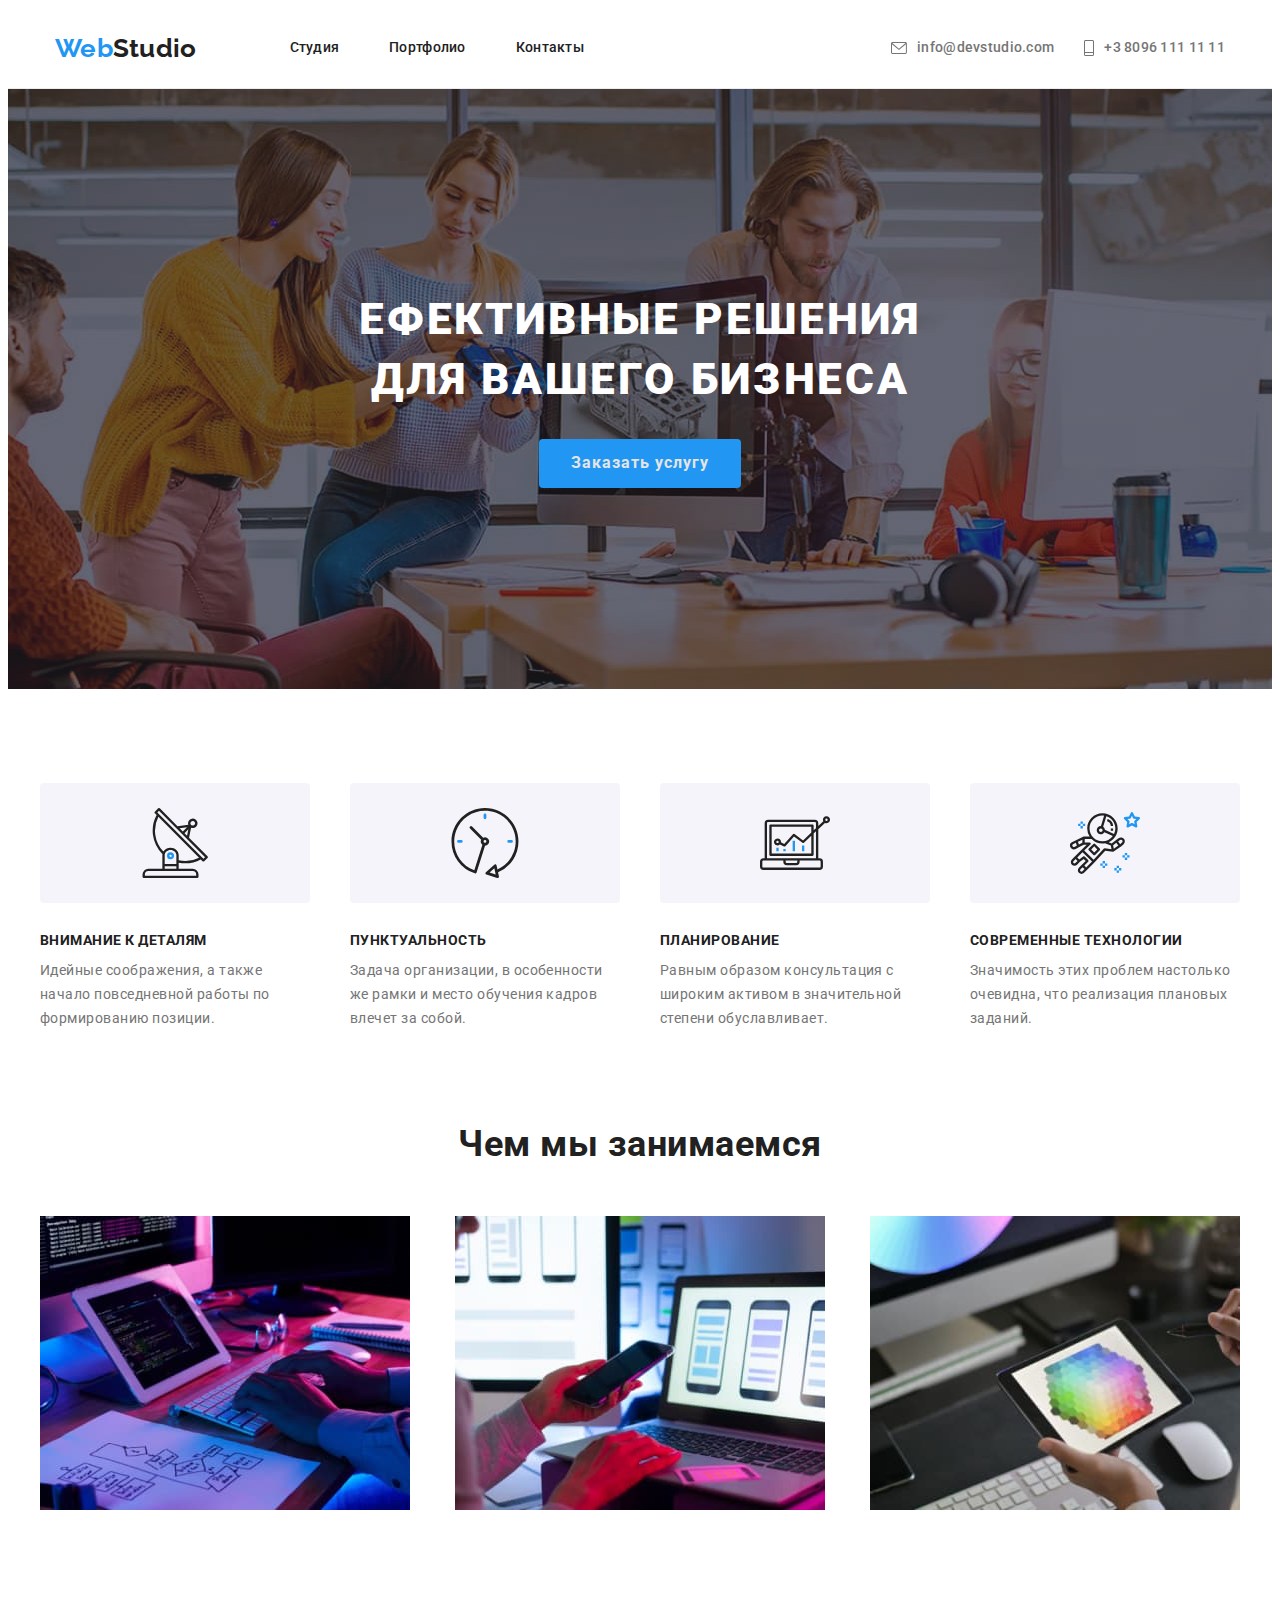
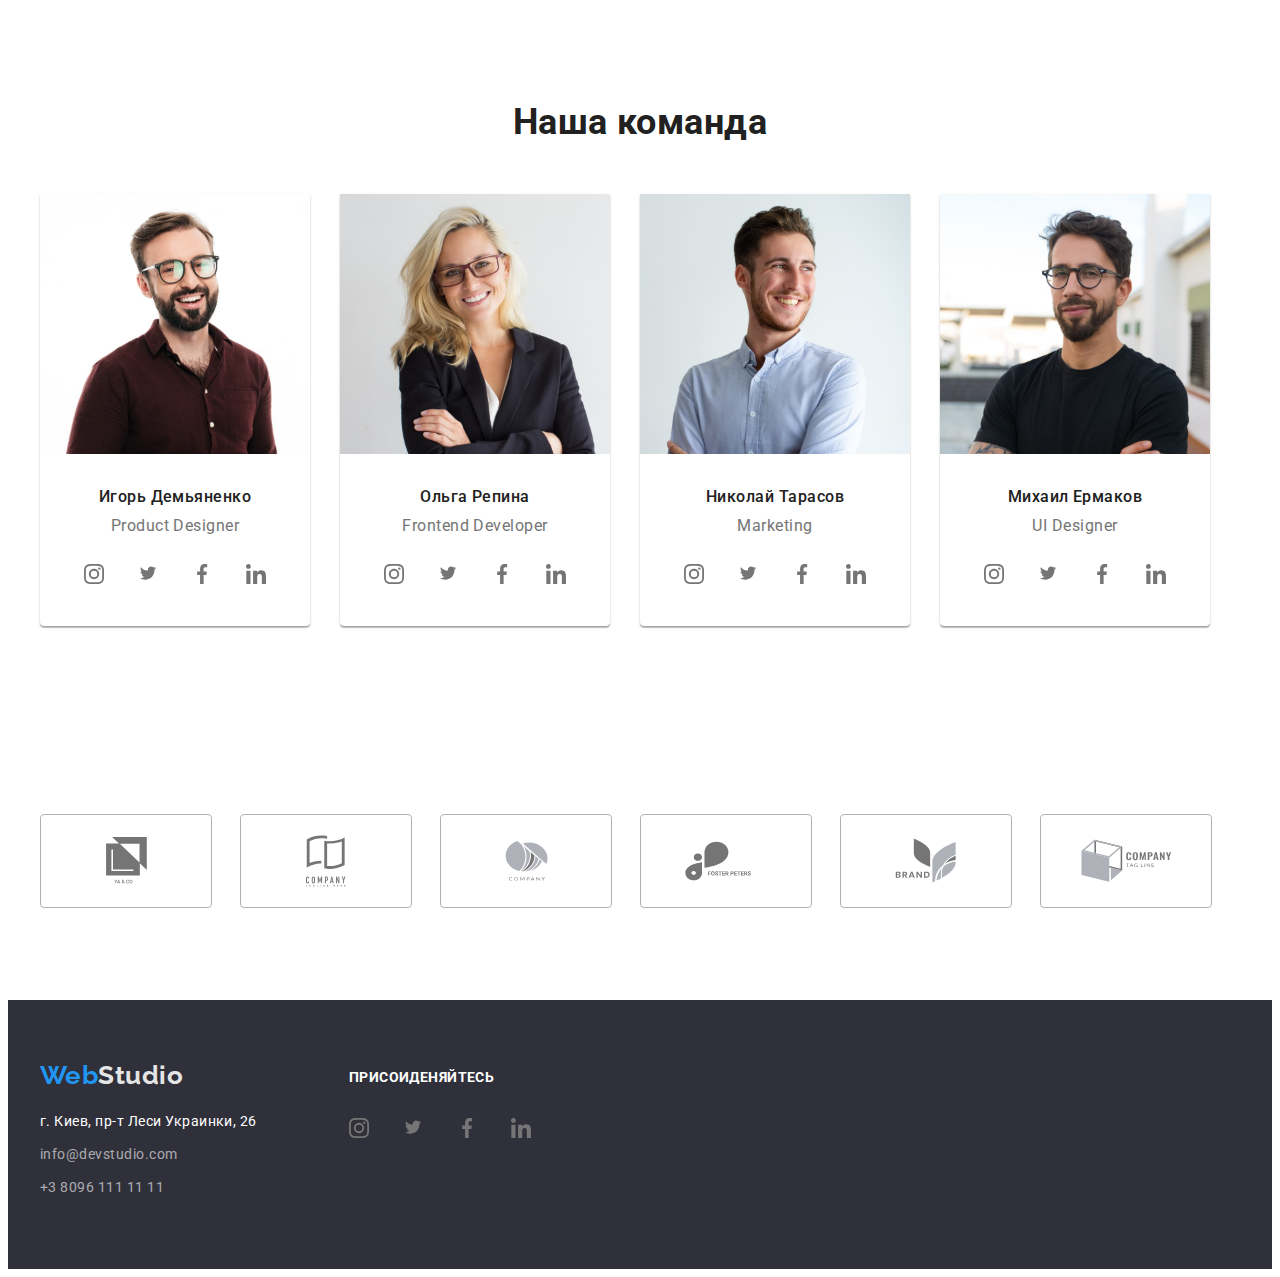
==== index.html @ 53320151 "init commit" ====
<!DOCTYPE html>
<html lang="ru">
<head>
    <meta charset="UTF-8">
    <meta http-equiv="X-UA-Compatible" content="IE=edge">
    <meta name="viewport" content="width=device-width, initial-scale=1.0">
    <link rel="stylesheet" href="node_modules/modern-normalize/modern-normalize.css">
    <link rel="preconnect" href="https://fonts.googleapis.com">
    <link rel="stylesheet" href="https://cdnjs.cloudflare.com/ajax/libs/modern-normalize/1.1.0/modern-normalize.min.css" 
    integrity="sha512-wpPYUAdjBVSE4KJnH1VR1HeZfpl1ub8YT/NKx4PuQ5NmX2tKuGu6U/JRp5y+Y8XG2tV+wKQpNHVUX03MfMFn9Q==" 
    crossorigin="anonymous" 
    referrerpolicy="no-referrer" />
    <link rel="preconnect" href="https://fonts.googleapis.com">
    <link rel="preconnect" href="https://fonts.gstatic.com" 
    crossorigin>
    <link href="https://fonts.googleapis.com/css2?family=Raleway:wght@700&family=Roboto:wght@400;500;700;900&display=swap" 
    rel="stylesheet">
    <link rel="stylesheet" href="./css/stylesheet.css">
    <title>WebStudio</title>
</head>
<body>
<!-- header -->
<header> 
    <div class="container-of-header">
        <nav class="main-nav"> 
            <!-- logo -->
            <a href="./index.html" class="logo-header">
            <span class="logo-header-style">Web</span>Studio
            </a>
            <!--main-nav-->
            <ul class="list-of-nav">
                <li class="item"><a class="nav-links" href="./index.html">Студия</a></li>
                <li class="item"><a class="nav-links" href="./portfolio.html">Портфолио</a></li>
                <li class="item"><a class="nav-links" href="">Контакты</a></li>
            </ul>
        </nav>
        <ul class="list-of-contact">
            <li class="contacts-item"> 
                <svg class="icon-mail">
                    <use href="./images/icons/sprite.svg#icon-mail"></use>
                </svg>
                    <a class="contacts-link"  href="mailto:info@devstudio.com">info@devstudio.com</a>    
            </li>
            <li class="contacts-item">
                <svg class="icon-phone">
                    <use href="./images/icons/sprite.svg#icon-phone"></use>
                </svg>             
                <a class="contacts-link" href="tel:+380961111111">+3 8096 111 11 11 </a></li>
        </ul>
    </div>
</header>
<!--main-->
    <main> 
    <section class="hero">
        <!-- hero -->
        <div class="overlay">
            <div class="container">
            
                <h1 class="hero-title">Ефективные решения </br>для вашего бизнеса</h1>
                <button class="button-first-page" type="button">Заказать услугу</button>
            </div>
        </div>
    </section>
<!--advantages -->
<section class="advantages-style">
    <div class="container">
    <h2 class="visual-hidden">Преимущества нашей компании</h2>
    <ul  class="lists-of-page">
        <li class="advantages-item"> 
            <div class="advantages-icon">
                <svg class="attention">
                    <use href="./images/icons/sprite.svg#icon-details"></use>
                </svg>
            </div>
            <h3 class="advantages-article">Внимание к деталям</h3>
            <p class="advantages-text">Идейные соображения, а также начало повседневной работы по формированию позиции.</p>
        </li>
        <li class="advantages-item">
            <div class="advantages-icon">
                <svg class="punctuality">
                    <use href="./images/icons/sprite.svg#icon-clock"></use>
                </svg>
            </div>
            <h3 class="advantages-article">Пунктуальность</h3>
            <p class="advantages-text">Задача организации, в особенности же рамки и место обучения кадров влечет за собой.</p>
        </li>
        <li class="advantages-item">
            <div class="advantages-icon">
                <svg class="planning">
                    <use href="./images/icons/sprite.svg#icon-diagram"></use>
                </svg>
            </div>
            <h3 class="advantages-article">Планирование</h3>
            <p class="advantages-text">Равным образом консультация с широким активом в значительной степени обуславливает.</p>
        </li>
        <li class="advantages-item">
            <div class="advantages-icon">
                <svg class="technology">
                    <use href="./images/icons/sprite.svg#icon-astronaut"></use>
                </svg>
            </div>
            <h3 class="advantages-article">Современные технологии</h3>
            <p class="advantages-text">Значимость этих проблем настолько очевидна, что реализация плановых заданий.</p>
        </li>
    </ul>
</div>
</section>
<!-- our-projects -->
<section class="our-projects-styling">
    <div class="container">
        <h2 class="our-projects">Чем мы занимаемся</h2>
        <ul class="lists-of-page">
            <li class="our-projects-item"><img src="./images/examples_of_work/example_of_computer.jpg" alt="computer" width="370"></li>
            <li class="our-projects-item"><img src="./images/examples_of_work/example_of_telephone.jpg" alt="telephone" width="370"></li>
            <li class="our-projects-item"><img src="./images/examples_of_work/example_of_tablet.jpg" alt="tablet" width="370"></li>
        </ul>
    </div>
</section>
<!-- our-team-->
<section class="our-team-section">
    <div class="container">
    <h2 class="our-team">Наша команда</h2>
    <ul class="our-team-list">
        <li class="our-team-item">
            <img src="./images/photos_of_team/igor_demyanenko.jpg" alt="Игорь Демьяненко" width="270">
            <div class="our-team-container">
                <h3 class="our-team-article">Игорь Демьяненко</h3>
                <p class="our-team-text">Product Designer</p>
                <ul class="list-of-icons">
                    <li class="icons">
                        <a class="socialmedia" href="#" alt="instagram">
                            <svg class="icon-instagram">
                                <use href="./images/icons/sprite.svg#icon-instagram"></use>
                            </svg>
                        </a>
                    <li class="icons">
                        <a href="" class="socialmedia">
                            <svg class="icon-twitter">
                                <use href="./images/icons/sprite.svg#icon-twitter"></use>
                            </svg>
                        </a>
                    </li>
                    <li class="icons">
                        <a href="" class="socialmedia"> 
                            <svg class="icon-facebook">
                                <use href="./images/icons/sprite.svg#icon-facebook"></use>
                            </svg>
                        </a>
                    </li>
                    <li class="icons">
                        <a href="" class="socialmedia">
                            <svg class="icon-linkedin">
                                <use href="./images/icons/sprite.svg#icon-linkedin"></use>
                            </svg>
                        </a>
                    </li>
                </ul>
            </div> 
        </li>  
        <li class="our-team-item">
            <img src="./images/photos_of_team/olga_repina.jpg" alt="Ольга Репина" width="270">
            <div class="our-team-container">
                <h3 class="our-team-article">Ольга Репина</h3>
                <p class="our-team-text">Frontend Developer</p>
                <ul class="list-of-icons">
                    <li class="icons">
                        <a class="socialmedia" href="#" alt="instagram">
                            <svg class="icon-instagram">
                                <use href="./images/icons/sprite.svg#icon-instagram"></use>
                            </svg>
                        </a>
                    <li class="icons">
                        <a href="" class="socialmedia">
                            <svg class="icon-twitter">
                                <use href="./images/icons/sprite.svg#icon-twitter"></use>
                            </svg>
                        </a>
                    </li>
                    <li class="icons">
                        <a href="" class="socialmedia"> 
                            <svg class="icon-facebook">
                                <use href="./images/icons/sprite.svg#icon-facebook"></use>
                            </svg>
                        </a>
                    </li>
                    <li class="icons">
                        <a href="" class="socialmedia">
                            <svg class="icon-linkedin">
                                <use href="./images/icons/sprite.svg#icon-linkedin"></use>
                            </svg>
                        </a>
                    </li>
                </ul>
            </div>
        </li>
        <li class="our-team-item">
            <img src="./images/photos_of_team/nikolay_tarasov.jpg" alt="Николай Тарасов" width="270">
            <div class="our-team-container">
                <h3 class="our-team-article">Николай Тарасов</h3>
                <p class="our-team-text">Marketing</p>
                <ul class="list-of-icons">
                    <li class="icons">
                        <a class="socialmedia" href="#" alt="instagram">
                            <svg class="icon-instagram">
                                <use href="./images/icons/sprite.svg#icon-instagram"></use>
                            </svg>
                        </a>
                    <li class="icons">
                        <a href="" class="socialmedia">
                            <svg class="icon-twitter">
                                <use href="./images/icons/sprite.svg#icon-twitter"></use>
                            </svg>
                        </a>
                    </li>
                    <li class="icons">
                        <a href="" class="socialmedia"> 
                            <svg class="icon-facebook">
                                <use href="./images/icons/sprite.svg#icon-facebook"></use>
                            </svg>
                        </a>
                    </li>
                    <li class="icons">
                        <a href="" class="socialmedia">
                            <svg class="icon-linkedin">
                                <use href="./images/icons/sprite.svg#icon-linkedin"></use>
                            </svg>
                        </a>
                    </li>
                </ul>
            </div>
        </li>
        <li class="our-team-item">
            <img src="./images/photos_of_team/mixail_ermakov.jpg" alt="Михаил Ермаков" width="270">
            <div class="our-team-container">
                <h3 class="our-team-article">Михаил Ермаков</h3>
                <p class="our-team-text">UI Designer</p>
                <ul class="list-of-icons">
                    <li class="icons">
                        <a class="socialmedia" href="#" alt="instagram">
                            <svg class="icon-instagram">
                                <use href="./images/icons/sprite.svg#icon-instagram"></use>
                            </svg>
                        </a>
                    <li class="icons">
                        <a href="" class="socialmedia">
                            <svg class="icon-twitter">
                                <use href="./images/icons/sprite.svg#icon-twitter"></use>
                            </svg>
                        </a>
                    </li>
                    <li class="icons">
                        <a href="" class="socialmedia"> 
                            <svg class="icon-facebook">
                                <use href="./images/icons/sprite.svg#icon-facebook"></use>
                            </svg>
                        </a>
                    </li>
                    <li class="icons">
                        <a href="" class="socialmedia">
                            <svg class="icon-linkedin">
                                <use href="./images/icons/sprite.svg#icon-linkedin"></use>
                            </svg>
                        </a>
                    </li>
                </ul>
            </div>
        </li>
    </ul>
</div>
</section>
<!-- our-clients -->
<section>
    <div class="container">
<ul class="our-clients-list">
    <li class="clients-item">
        <a class="client" href="">
            <svg class="icon-client-one">
                <use href="./images/icons/sprite.svg#icon-client-one"></use>
            </svg>
        </a>
    </li>
    <li class="clients-item">
        <a class="client" href="">
            <svg class="icon-client-two">
                <use href="./images/icons/sprite.svg#icon-client-two"></use>
            </svg>
        </a>
    </li>
    <li class="clients-item">
        <a class="client" href="">
            <svg class="icon-client-three">
                <use href="./images/icons/sprite.svg#icon-client-three"></use>
            </svg>
        </a>
    </li>
    <li class="clients-item">
        <a class="client" href="">
            <svg class="icon-client-four">
                <use href="./images/icons/sprite.svg#icon-client-four"></use>
            </svg>
        </a>
    </li>
    <li class="clients-item">
        <a class="client" href="">
            <svg class="icon-client-five">
                <use href="./images/icons/sprite.svg#icon-client-five"></use>
            </svg>
        </a>
    </li>
    <li class="clients-item">
        <a class="client" href="">
            <svg class="icon-client-six">
                <use href="./images/icons/sprite.svg#icon-client-six"></use>
            </svg>
        </a>
    </li>
</ul>
</div>
</section>
</main>
<!-- footer -->

<footer class="footer">
    <div class="container in-footer">
        <div class="footer-nav">
    <a href="./index.html" class="logo-footer">
       <span class="footer-logo-stile">Web</span>Studio
    </a>
<address>
    <ul class="lists-of-footer">
        <li class="footer-items"><a class="maps-link" href="https://goo.gl/maps/K5L1UCEUp2EXPLnL6" target="_blank" rel="noopener noreferrer">г. Киев, пр-т Леси Украинки, 26</a></li>
        <li class="footer-items"><a class="contacts-footer" href="mailto:info@devstudio.com">info@devstudio.com</a></li>
        <li class="footer-items"><a class="contacts-footer" href="tel:+380961111111">+3 8096 111 11 11 </a></li>
    </ul>
</address>
</div>
<div class="footer-container">
    <p class="title-footer">Присоиденяйтесь</p>
<ul class="footer-social-media">
    <li class="icons">
        <a class="socialmedia" href="#">
            <svg class="icon-instagram">
                <use href="./images/icons/sprite.svg#icon-instagram"></use>
            </svg>
        </a>
    <li class="icons">
        <a href="" class="socialmedia">
            <svg class="icon-twitter">
                <use href="./images/icons/sprite.svg#icon-twitter"></use>
            </svg>
        </a>
    </li>
    <li class="icons">
        <a href="" class="socialmedia">
            <svg class="icon-facebook">
                <use href="./images/icons/sprite.svg#icon-facebook"></use>
            </svg>
        </a>
    </li>
    <li class="icons">
        <a href="" class="socialmedia"> 
            <svg class="icon-linkedin">
                <use href="./images/icons/sprite.svg#icon-linkedin"></use>
            </svg>
        </a>
    </li>
</ul>
</div>
</div>
</footer>
</body>
</html>
---- css/stylesheet.css ----
/* Цвет текста background: #212121; */
/* Цвет текста под ссылками 
#757575 */
/* акцент #2196F3  */
/* футер белый #FFFFFF */
/* футер номер и ємейл rgba(255, 255, 255, 0.6); */
/* шапка ссылки #757575 */
/* футер бэкграунд #2F303A */
/* background color #E5E5E5; */
/* border-color #EEEEEE */

:root{
    --primary-text-color: #212121;
    --secondary-text-color: #757575;
    --acent-color: #2196F3;
    --background-color-body: #E5E5E5;
    --fotter-background-color: #2F303A;
    --footer-adress-color: rgba(255, 255, 255, 0.6);
    --primary-white-color: #FFFFFF;
    --border-header-color: #ECECEC;
    --border-color: #EEEEEE;
    --card-background-color: #F5F4FA;
    --clients-border-color: #AFB1B8;
}

/* body */

body{
    font-family: Roboto, sans-serif;
    letter-spacing: 0.03em;
    color: var(--primary-text-color);

}

/* utility */

.container{
    margin-left: auto;
    margin-right: auto;
    width: 100%;
    max-width: 1200px;
    padding-left: 15px;
    padding-right: 15px;
    /* outline: 2px solid red; */
}

.container-of-header{
    display: flex;
    margin-left: auto;
    margin-right: auto;
    width: 1170px;
    padding-left: 15px;
    padding-right: 15px;
    justify-content: space-between;
    align-items: center;
}

/* END Utility */

.main-nav{
    display: flex;
    align-items: center;
}

.lists-of-page{
    display: flex;
    align-items: center;
    list-style: none;
    padding: 0;
    margin: 0;
    justify-content: space-between;

}

/* header */

header{
    font-weight: 500;
    font-size: 14px;
    line-height: 1.14;
    letter-spacing: 0.02em;
    border-bottom: 1px solid var(--border-header-color);
    background-color: var(--primary-white-color);
}

/* END header */

/* logo */

.logo-header{
    font-family: raleway;
    font-weight: 700;
    font-size: 26px;
    line-height: 1.19;
    text-decoration: none;

    color: var(--primary-text-color)

}

/* logo stile */

.logo-header-style{
    color: var(--acent-color);
}

/* END logo section */

/* Visual-hidden */

.visual-hidden{
    position: absolute;
    width: 1px;
    height: 1px;
    margin: -1px;
    border: 0;
    padding: 0;
    white-space: nowrap;
    clip-path: inset(100%);
    clip: rect(0 0 0 0);
    overflow: hidden;
}

/* END visual-hidden */

/* navigation */

.list-of-nav{
    display: flex;
    list-style: none;
    padding: 0;
    margin: 0;
    margin-left: 93px;
}

.nav-links{
    display: block;
    font-weight: 500;
    font-size: 14px;
    line-height: 1.14;
    letter-spacing: 0.02em;
    color: var(--primary-text-color);
    padding-top: 32px;
    padding-bottom: 32px;

    
    text-decoration: none;
}

.list-of-contact{
    display: flex;
    list-style: none;
    padding: 0;
    margin-left: auto;
    margin-top: 0;
    margin-bottom: 0;
}

/* END navigation */

/* header links contacts */

.contacts-link{
    display: inline-flex;
    align-self: center;
    font-weight: 500;
    font-size: 14px;
    line-height: 1.14;
    letter-spacing: 0.02em;
    color: var(--secondary-text-color);
    padding-top: 32px;
    padding-bottom: 32px;

    text-decoration: none;
}

.icon-mail{
    width: 16px;
    height: 12px;
    margin-right: 10px;
    fill: var(--secondary-text-color);
    cursor: pointer;
}

.icon-phone{
    width: 10px;
    height: 16px;
    margin-right: 10px;
    fill: var(--secondary-text-color);
    cursor: pointer;
}

.icon-mail:hover,
.icon-mail:focus{
    fill: var(--acent-color);
}

.icon-phone:hover,
.icon-phone:focus{
    fill: var(--acent-color);
}

.contacts-link:hover,
.contacts-link:focus{
    color: var(--acent-color);

}

.contacts-item{
    display: flex;
    align-items:center;

}
.contacts-item:not(:first-child){
    margin-left: 30px;
}

.item:not(:first-child){
    margin-left: 50px;
}

.site-nav{
    background-color: var(--background-color-body);
}

.nav-links:hover,
.nav-links:focus{
    color: var(--acent-color);
}

/* END navigation section */

/* Hero */

.hero{
    text-align: center;
    background-repeat: no-repeat;
    background-size: cover;
}

.overlay{
    display: flex;
    align-items: center;
    margin-left: auto;
    margin-right: auto;
    max-width: 1600px;
    height: 600px;
   
    background-image: linear-gradient(to right, rgba(47, 48, 58, 0.4), rgba(47, 48, 58, 0.4)), url(../images/hero-background.jpg);
    background-repeat: no-repeat;
    background-size: cover;
    background-position: center;
    
}

.hero-title{
    font-weight: 900;
    font-size: 44px;
    line-height: 1.36;
    letter-spacing: 0.06em;
    text-transform: uppercase;

    color: var(--primary-white-color);

    margin-top: 0px;
    margin-left: auto;
    margin-right: auto;
    margin-bottom: 30px; 
}

/* END hero section */

/* buttons */

.button-first-page{
    cursor: pointer;
    font-family: inherit;
    font-weight: 700;
    font-size: 16px;
    line-height: 1.8;
    letter-spacing: 0.06em;
    border: none;

    padding-left: 32px;
    padding-right: 32px;
    padding-top: 10px;
    padding-bottom: 10px;
    border-radius: 4px;
    min-width: 200px;

    color: var(--background-color-body);
    background-color: var(--acent-color);
}

.button-first-page:hover,
.button-first-page:focus{
    color: var(--acent-color);
    background-color: var(--background-color-body);
}

.nav-buttons{
    cursor: pointer;
    font-family: inherit;
    font-weight: 500;
    font-size: 16px;
    line-height: 1.6;
    
    padding-left: 22px;
    padding-right: 22px;
    padding-top: 6px;
    padding-bottom: 6px;
    border-radius: 4px;
    border: none;  

    color: var(--primary-text-color);

}

.nav-buttons:hover,
.nav-buttons:focus{
    color: var(--background-color-body);
    background-color: var(--acent-color);
    box-shadow: 0px 3px 1px rgba(0, 0, 0, 0.1), 
    0px 1px 2px rgba(0, 0, 0, 0.08),
    0px 2px 2px rgba(0, 0, 0, 0.12);
}

.lists-of-buttons{
    display: flex;
    justify-content: center;
    list-style: none;
    margin-bottom: 50px;
    margin-top: 0;
    padding-left: 0;
}
.buttons-items:not(:first-child){
    margin-left: 8px;
}
/* END buttons section */

/* advantages styling */

.advantages-icon{
    display: flex;
    align-items: center;
    justify-content: center;
    width: 270px;
    height: 120px;
    margin-bottom: 30px;

    background-color: var(--card-background-color);
    border-radius: 4px;
}
.advantages-style{
    padding-top: 94px;
    padding-bottom: 94px;
}
.advantages-article{
    font-weight: 700;
    font-size: 14px;
    line-height: 1.14;
    text-transform: uppercase;

    margin-top: 0px;
    margin-bottom: 10px;

    color: var(--primary-text-color);
}
.advantages-text{
    font-size: 14px;
    line-height: 1.7;

    margin-top: 0px;
    margin-bottom: 0px;

    color: var(--secondary-text-color);
}
.advantages-item{
    max-width: 270px;
}
.advantages-item:not(:first-child){
    margin-left: 30px;
}
.attention{
    width: 70px;
    height: 70px;
}

.punctuality{
    width: 70px;
    height: 70px;
}

.planning{
    width: 70px;
    height: 70px;
}

.technology{
    width: 70px;
    height: 70px;
}
/* END advantages section */

/* projects */

.projects-container{
    padding: 20px 23px;
}
.lists-of-projects{
    display: flex;
    align-items: center;
    list-style: none;
    padding: 0;
    margin: 0;
    flex-wrap: wrap;
    justify-content: space-around;
}
.projects-item{
    width: 370px;
    margin-right: 30px;
    margin-bottom: 30px;
    border: 1px solid var(--border-color);
    

}
.projects-item:hover,
.projects-item:focus{
    box-shadow: 0px 1px 1px rgba(0, 0, 0, 0.12),
    0px 4px 4px rgba(0, 0, 0, 0.06),
    1px 4px 6px rgba(0, 0, 0, 0.16);
}
.projects-item:nth-child(3n){
    margin-right: 0;
}
.projects-item:nth-last-child(-n +3){
    margin-bottom: 0;
}
.projects-section{
    padding-top: 94px;
    padding-bottom: 94px;
}

.our-projects-styling{
    padding-bottom: 94px;
}
.our-projects{
    font-weight: 700;
    font-size: 36px;
    line-height: 1.16;
    text-align: center;

    margin-top: 0px;
    margin-bottom: 50px;

}
.projects-text{
    color: var(--secondary-text-color);
    font-size: 16px;
    line-height: 1.8;
    margin-top: 0;
    white-space: nowrap;
}
.projects-title{
    letter-spacing: 0.06em;
    font-weight: 700;
    font-size: 18px;
    line-height: 2.0;
    margin-top: 0;
    margin-bottom: 4px;
}
/* END project section */

/* our team */
.our-team-list{
    display: flex;
    align-items: baseline;
    list-style: none;
    padding-left: 0;
    margin-top: 0;
    margin-bottom: 0;
}

.our-team-container{
    text-align: center;
    padding-top: 30px;
    padding-bottom: 30px;
}
.our-team-section{
    padding-top: 94px;
    padding-bottom: 94px;
}
.our-team{
    font-weight: 700;
    font-size: 36px;
    line-height: 1.16;
    text-align: center;

    margin-top: 0px;
    margin-bottom: 50px;
}
.our-team-article{
    font-weight: 500;
    font-size: 16px;
    line-height: 1.18;

    margin-top: 0px;
    margin-bottom: 10px;
}
.our-team-text{
    font-size: 16px;
    line-height: 1.18;
    
    color: var(--secondary-text-color);

    margin-top: 0px;
}

.our-team-item{
    box-shadow: 0px 1px 3px rgba(0, 0, 0, 0.12),
     0px 1px 1px rgba(0, 0, 0, 0.14), 
     0px 2px 1px rgba(0, 0, 0, 0.2);
    border-radius: 0px 0px 4px 4px;
}
.our-team-item:not(:first-child){
    margin-left: 30px;
}

/* our-team-icons */

.list-of-icons{
    display: flex;
    justify-content: center;
    padding-left: 0;
}
.icons{
    list-style: none;
    width: 44px;
    height: 44px;
    /* border: 1px solid black; */
}

.icons:not(:last-child){
    margin-right: 10px;
}

.socialmedia{
    display: flex;
    align-items: center;
    justify-content: center;
    width: 100%;
    height: 100%;
    border-radius: 50%;
    cursor: pointer;

    color: var(--secondary-text-color);
}
.socialmedia:hover,
.socialmedia:focus{
    background-color: var(--acent-color);
    color: var(--primary-white-color);
   
}
.icon-instagram{
    width: 20px;
    height: 20px;
    fill: currentColor;
}

.icon-twitter{
    width: 20px;
    height: 16.25px;
    fill: currentColor;
}

.icon-facebook{
    width: 20px;
    height: 20px;
    fill: currentColor;
}

.icon-linkedin{
    width: 20px;
    height: 20px;
    fill: currentColor;
}

/* END our-team-icons */

/* END our-team section */

/* our-clients */

.our-clients-list{
    display: flex;
    list-style: none;
    padding-top: 94px;
    padding-bottom: 94px;
    padding-left: 0;
    margin: 0;
}
.clients-item{
    width: 170px;
    height: 92px;
}
.clients-item:not(:last-child){
    margin-right: 30px;
}

.client{
    display: flex;
    align-items: center;
    justify-content: center;
    width: 100%;
    height: 100%; 
    color: var(--secondary-text-color);
    border: 1px solid var(--clients-border-color);
    border-radius: 4px;
}

.client:hover,
.client:focus{
    background-color: var(--acent-color);
    color: var(--primary-white-color);
}

.icon-client-one{
    fill: currentColor;
    width: 41px;
    height: 46.7px;
}

.icon-client-two{
    width: 40px;
    height: 52px;
    fill: currentColor;
}

.icon-client-three{
    width: 43px;
    height: 41px;
    fill: currentColor;
}

.icon-client-four{
    width: 84px;
    height: 40px;
    fill: currentColor;
}

.icon-client-five{
    width: 62px;
    height: 45px;
    fill: currentColor;
}

.icon-client-six{
    width: 93px;
    height: 43px;
    fill: currentColor;
}

/* END our-clients */

/* footer links */

.in-footer{
    display: flex;
}

.footer{
    background-color: var(--fotter-background-color);
    color: var(--footer-adress-color);
    padding-top: 60px;
    padding-bottom: 60px;
}

.footer-nav{
    display: flex;
    flex-direction: column;
}

.footer-items{
    margin-bottom: 9px;
}

.logo-footer{
    display: inline-block;
    font-family: raleway;
    font-weight: 700;
    font-size: 26px;
    line-height: 1.19;
    text-decoration: none;
    
    color: var(--background-color-body);
    margin-bottom: 20px;
}

.lists-of-footer{
    display: inline-block;
    list-style: none;
    padding: 0;
    margin: 0;
}

.footer-logo-stile{
    color: var(--acent-color);
}

.maps-link{
    font-size: 14px;
    line-height: 1.7;
    color: var(--primary-white-color);
    
    font-style: normal;
    text-decoration: none;
}

.maps-link:hover,
.maps-link:focus{
    color: var(--acent-color);
}

.contacts-footer{
    color: var(--footer-adress-color);
    
    text-decoration: none;
    font-style: normal;
    font-size: 14px;
    line-height: 1.7;
}

.contacts-footer:hover,
.contacts-footer:focus{
    color: var(--acent-color);
}

.footer-container{
    display: flex;
    flex-direction: column;
    align-items:flex-start;
    width: 206px;
    height: 80px;
    margin-right: auto;
    margin-left: 70px;
    padding: 10px;

}

.title-footer{
    font-weight: 700;
    font-size: 14px;
    line-height: 1.14;
    letter-spacing: 0.03em;
    text-transform: uppercase;
    margin: 0;
    margin-left: 12px;
    margin-bottom: 20px;
    
    color: var(--primary-white-color);
}

.footer-social-media{
    display: flex;
    list-style: none;
    align-items: center;
    padding-left: 0;
    margin: 0;
}

/* End footer section */
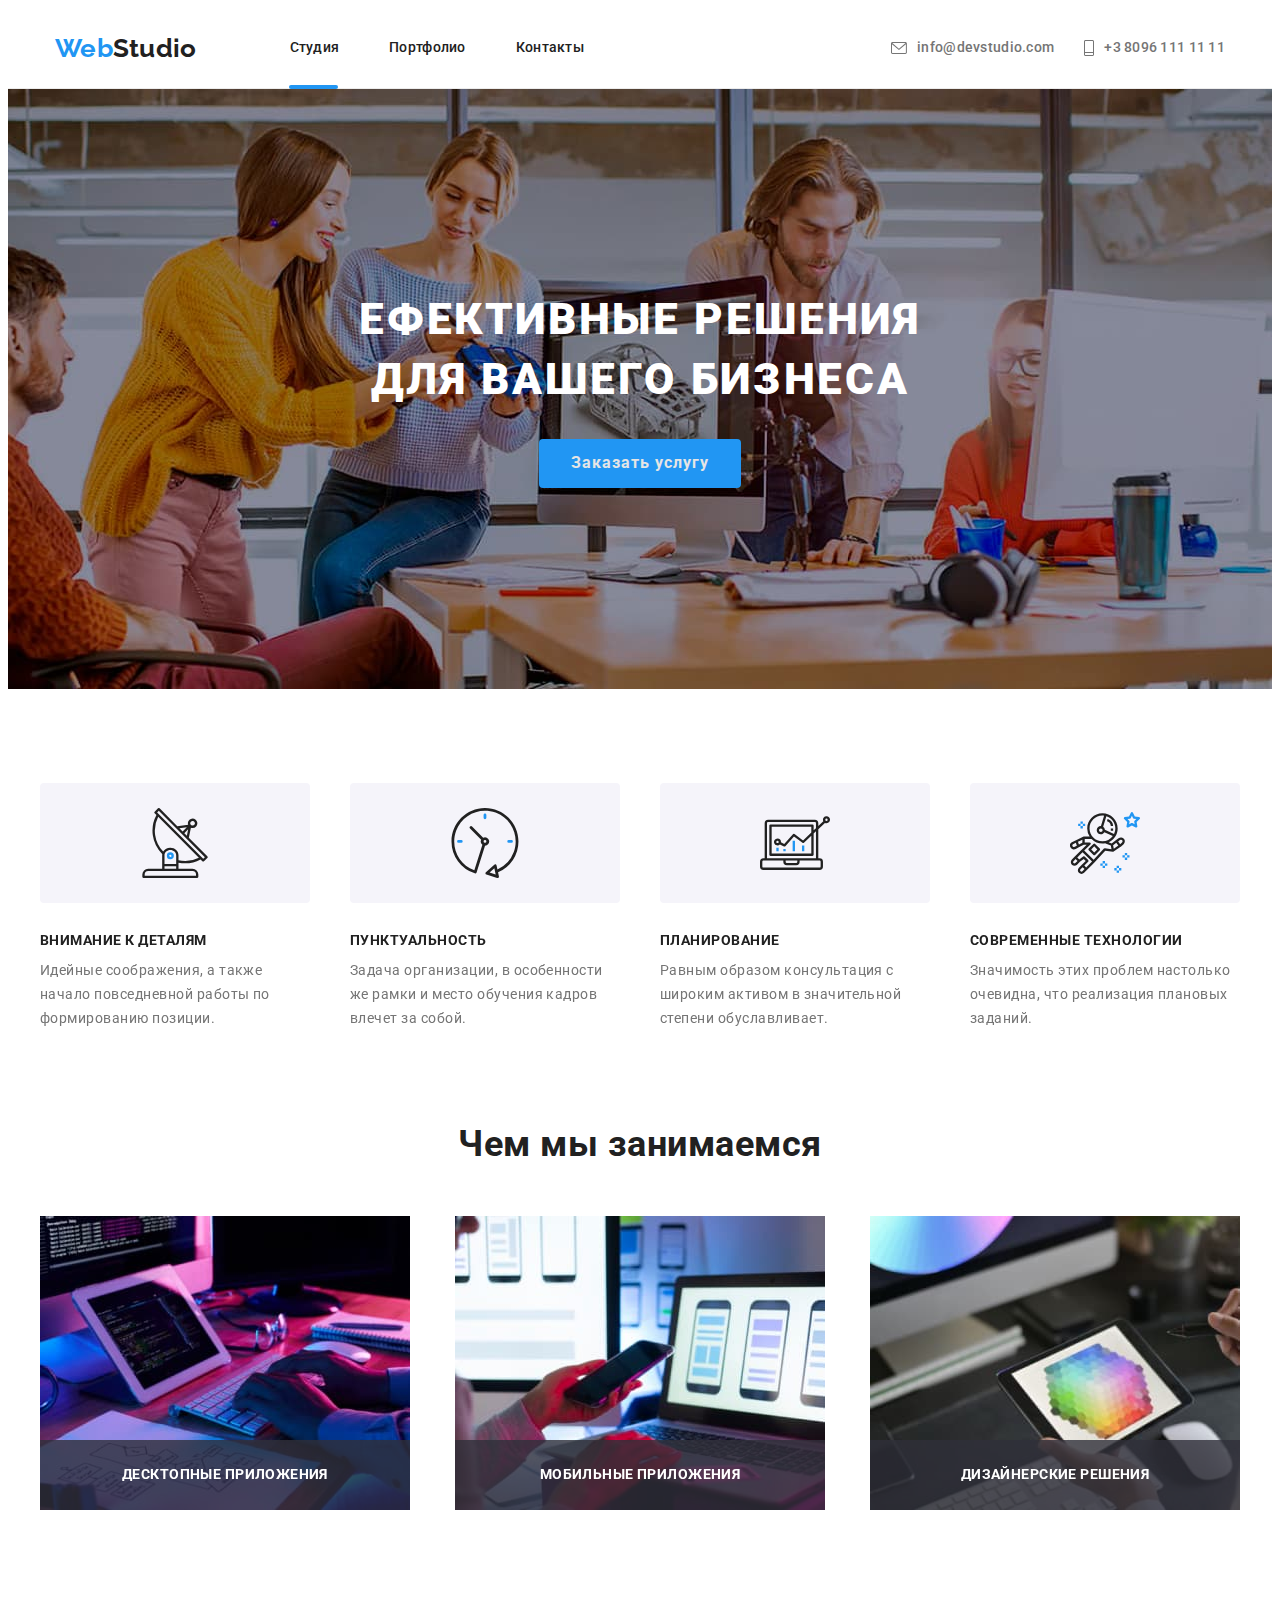
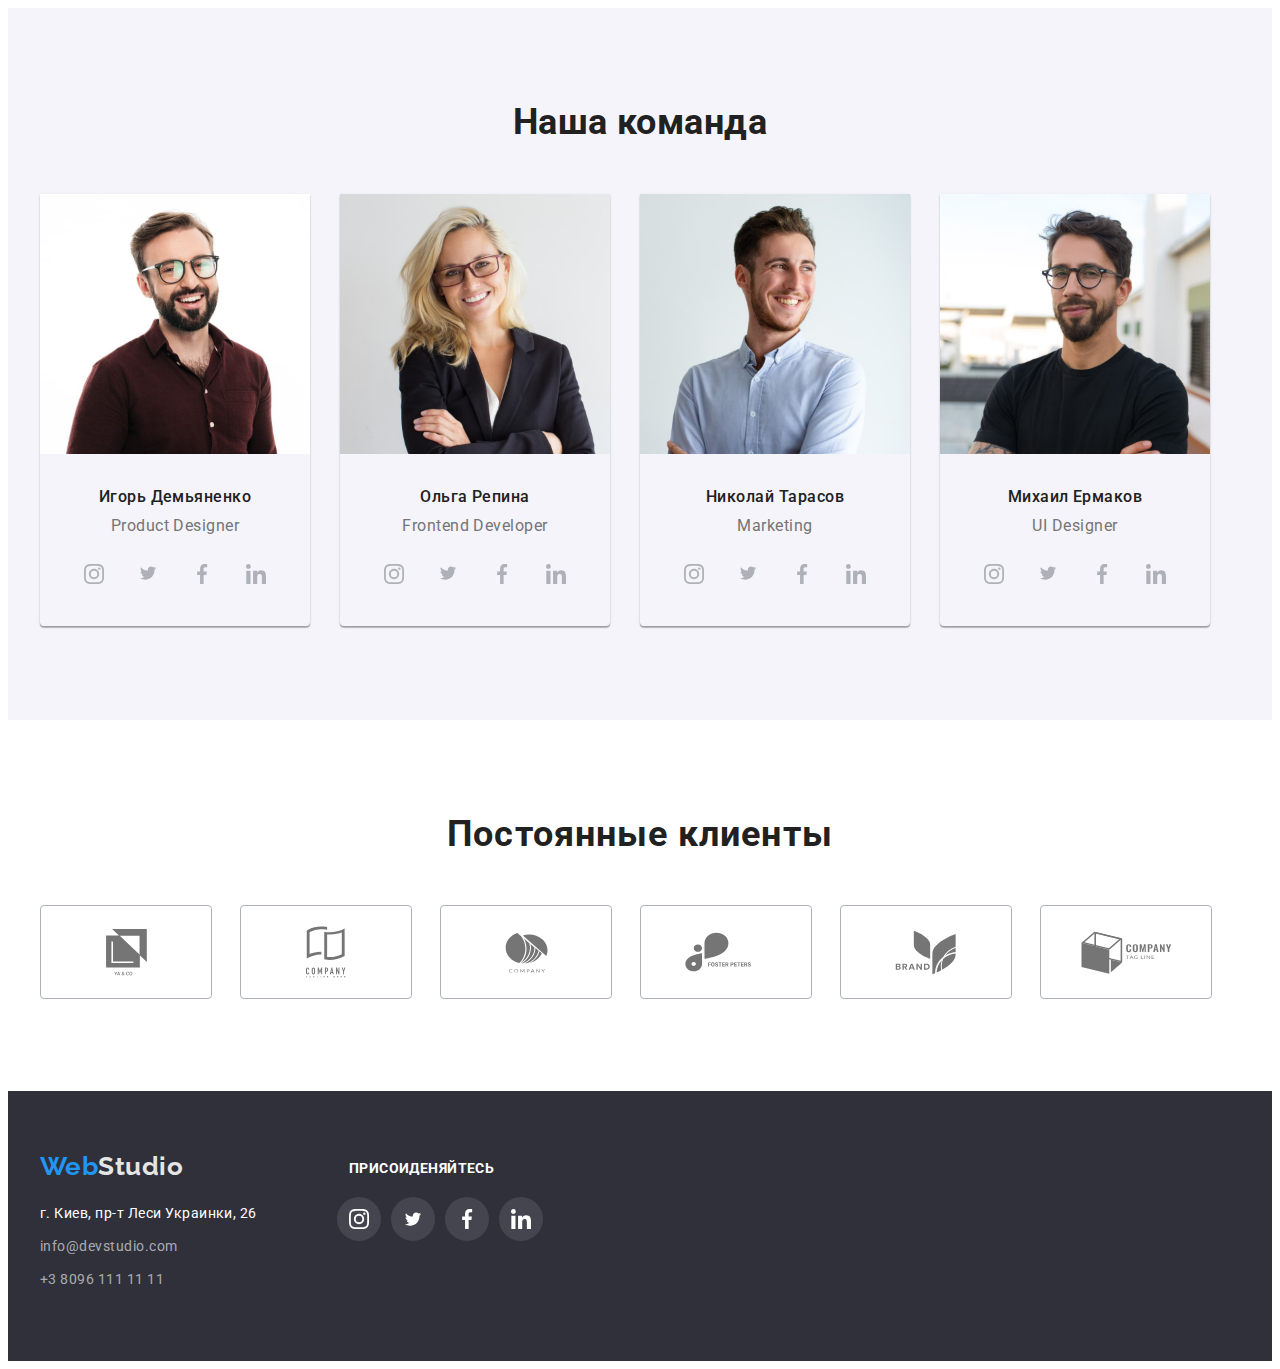
==== commit 193891de: "make a animation time, animation, cubic beizer, both pages." ====
--- a/index.html
+++ b/index.html
@@ -29,38 +29,53 @@
             </a>
             <!--main-nav-->
             <ul class="list-of-nav">
-                <li class="item"><a class="nav-links" href="./index.html">Студия</a></li>
+                <li class="item"><a class="nav-links current-page" href="./index.html">Студия</a></li>
                 <li class="item"><a class="nav-links" href="./portfolio.html">Портфолио</a></li>
                 <li class="item"><a class="nav-links" href="">Контакты</a></li>
             </ul>
         </nav>
         <ul class="list-of-contact">
             <li class="contacts-item"> 
-                <svg class="icon-mail">
-                    <use href="./images/icons/sprite.svg#icon-mail"></use>
-                </svg>
-                    <a class="contacts-link"  href="mailto:info@devstudio.com">info@devstudio.com</a>    
+                <a class="contacts-link"  href="mailto:info@devstudio.com">info@devstudio.com
+                    <svg class="icon-mail">
+                        <use href="./images/icons/sprite.svg#icon-mail"></use>
+                    </svg>
+                </a>    
             </li>
             <li class="contacts-item">
+                <a class="contacts-link" href="tel:+380961111111">+3 8096 111 11 11 
                 <svg class="icon-phone">
                     <use href="./images/icons/sprite.svg#icon-phone"></use>
                 </svg>             
-                <a class="contacts-link" href="tel:+380961111111">+3 8096 111 11 11 </a></li>
+                </a>
+            </li>
         </ul>
     </div>
 </header>
 <!--main-->
     <main> 
+
     <section class="hero">
         <!-- hero -->
+
         <div class="overlay">
             <div class="container">
             
                 <h1 class="hero-title">Ефективные решения </br>для вашего бизнеса</h1>
-                <button class="button-first-page" type="button">Заказать услугу</button>
+                <button data-modal-open class="button-first-page" type="button">Заказать услугу</button>
+            </div>
+        </div>
+        <div data-modal class="backdrop is-hidden">
+            <div class="modal">
+                <button data-modal-close class="close-button" type="button" >
+                    <svg class="icon-cross">
+                        <use href="./images/icons/sprite.svg#icon-cross"></use>
+                    </svg>
+                </button>
             </div>
         </div>
     </section>
+
 <!--advantages -->
 <section class="advantages-style">
     <div class="container">
@@ -69,7 +84,7 @@
         <li class="advantages-item"> 
             <div class="advantages-icon">
                 <svg class="attention">
-                    <use href="./images/icons/sprite.svg#icon-details"></use>
+                    <use href="./images/icons/sprite.svg#icon-antenna"></use>
                 </svg>
             </div>
             <h3 class="advantages-article">Внимание к деталям</h3>
@@ -110,9 +125,30 @@
     <div class="container">
         <h2 class="our-projects">Чем мы занимаемся</h2>
         <ul class="lists-of-page">
-            <li class="our-projects-item"><img src="./images/examples_of_work/example_of_computer.jpg" alt="computer" width="370"></li>
-            <li class="our-projects-item"><img src="./images/examples_of_work/example_of_telephone.jpg" alt="telephone" width="370"></li>
-            <li class="our-projects-item"><img src="./images/examples_of_work/example_of_tablet.jpg" alt="tablet" width="370"></li>
+                <li class="our-projects-item">
+                    <div class="thumb">
+                        <div class="projects-overlay">
+                            <p class="projects-overlay-text">Десктопные приложения</p>
+                        </div>  
+                        <img class="our-projects-img"src="./images/examples_of_work/example_of_computer.jpg" alt="computer" width="370px">
+                    </div>
+                </li>
+            <li class="our-projects-item">
+                <div class="thumb">
+                    <div class="projects-overlay">
+                        <p class="projects-overlay-text">Мобильные приложения</p>
+                    </div>  
+                    <img class="our-projects-img"src="./images/examples_of_work/example_of_telephone.jpg" alt="telephone" width="370px">
+                </div>
+            </li>
+            <li class="our-projects-item">
+                <div class="thumb">
+                    <div class="projects-overlay">
+                        <p class="projects-overlay-text">Дизайнерские решения</p>
+                    </div>  
+                    <img class="our-projects-img"src="./images/examples_of_work/example_of_tablet.jpg" alt="tablet" width="370px">
+                </div>
+            </li>
         </ul>
     </div>
 </section>
@@ -269,8 +305,9 @@
 </div>
 </section>
 <!-- our-clients -->
-<section>
+<section class="our-clients-section">
     <div class="container">
+        <h2 class="clients-title">Постоянные клиенты</h2>
 <ul class="our-clients-list">
     <li class="clients-item">
         <a class="client" href="">
@@ -338,27 +375,27 @@
     <p class="title-footer">Присоиденяйтесь</p>
 <ul class="footer-social-media">
     <li class="icons">
-        <a class="socialmedia" href="#">
+        <a class="footer-media" href="#">
             <svg class="icon-instagram">
                 <use href="./images/icons/sprite.svg#icon-instagram"></use>
             </svg>
         </a>
     <li class="icons">
-        <a href="" class="socialmedia">
+        <a href="" class="footer-media">
             <svg class="icon-twitter">
                 <use href="./images/icons/sprite.svg#icon-twitter"></use>
             </svg>
         </a>
     </li>
     <li class="icons">
-        <a href="" class="socialmedia">
+        <a href="" class="footer-media">
             <svg class="icon-facebook">
                 <use href="./images/icons/sprite.svg#icon-facebook"></use>
             </svg>
         </a>
     </li>
     <li class="icons">
-        <a href="" class="socialmedia"> 
+        <a href="" class="footer-media"> 
             <svg class="icon-linkedin">
                 <use href="./images/icons/sprite.svg#icon-linkedin"></use>
             </svg>
@@ -368,5 +405,7 @@
 </div>
 </div>
 </footer>
+<script src="./js/modal.js">
+</script>
 </body>
 </html>--- a/css/stylesheet.css
+++ b/css/stylesheet.css
@@ -21,6 +21,10 @@
     --border-color: #EEEEEE;
     --card-background-color: #F5F4FA;
     --clients-border-color: #AFB1B8;
+    --color-icons-footer: rgba(255, 255, 255, 0.1);
+    --modal-bg-color: rgba(0, 0, 0, 0.2);
+    --animation-time: cubic-bezier(0.4, 0, 0.2, 1);
+    --overlay-bg-color: rgba(47, 48, 58, 0.8);
 }
 
 /* body */
@@ -63,6 +67,7 @@
 }
 
 .lists-of-page{
+    position: relative;
     display: flex;
     align-items: center;
     list-style: none;
@@ -81,6 +86,59 @@
     letter-spacing: 0.02em;
     border-bottom: 1px solid var(--border-header-color);
     background-color: var(--primary-white-color);
+}
+
+.backdrop{
+    position: fixed;
+    top:0;
+    left: 0;
+    width: 100vw;
+    height: 100vh;
+
+    background-color: var(--modal-bg-color);
+
+    transition: opacity 250ms var(--animation-time);
+}
+
+.backdrop.is-hidden{
+    opacity: 0;
+    pointer-events: none;
+}
+
+.modal{
+    position: absolute;
+    top: 50%;
+    left: 50%;
+    transform: translate(-50%, -50%);
+
+    min-width: 528px;
+    min-height: 581px;
+    padding: 15px;
+
+    background-color: var(--primary-white-color);
+    box-shadow: 0px 1px 3px rgba(0, 0, 0, 0.12),
+    0px 1px 1px rgba(0, 0, 0, 0.14),
+    0px 2px 1px rgba(0, 0, 0, 0.2);
+    border-radius: 4px;
+}
+
+.close-button{
+    position: absolute;
+    top:8px;
+    right: 8px;
+
+    width: 30px;
+    height: 30px;
+    background-color: var(--primary-white-color);
+
+    border-radius:50%;
+    border: 1px solid rgba(0, 0, 0, 0.1);
+    cursor: pointer;
+}
+
+.icon-cross{
+    width: 0.68rem;
+    height: 0.68rem;
 }
 
 /* END header */
@@ -134,6 +192,7 @@
 }
 
 .nav-links{
+    position: relative;
     display: block;
     font-weight: 500;
     font-size: 14px;
@@ -145,6 +204,13 @@
 
     
     text-decoration: none;
+
+    transition: color 250ms var(--animation-time);
+}
+
+.nav-links:hover,
+.nav-links:focus{
+    color: var(--acent-color);
 }
 
 .list-of-contact{
@@ -156,29 +222,47 @@
     margin-bottom: 0;
 }
 
-/* END navigation */
-
-/* header links contacts */
-
 .contacts-link{
-    display: inline-flex;
-    align-self: center;
+    display: flex;
+    flex-direction: row-reverse;
+    align-items: center;
+    padding-top: 32px;
+    padding-bottom: 32px;
+
     font-weight: 500;
     font-size: 14px;
     line-height: 1.14;
     letter-spacing: 0.02em;
     color: var(--secondary-text-color);
-    padding-top: 32px;
-    padding-bottom: 32px;
-
     text-decoration: none;
+
+    transition: color 250ms var(--animation-time);
+}
+.contacts-link:hover,
+.contacts-link:focus{
+    color: var(--acent-color);
+}
+
+.current-page::after{
+    content:'';
+    position: absolute;
+    display: block;
+    width: 100%;
+    height: 4px;
+    margin: -1px;
+    left: 0;
+    bottom: 0;
+    
+    background-color: var(--acent-color);
+    border-radius: 2px;
 }
 
 .icon-mail{
     width: 16px;
     height: 12px;
     margin-right: 10px;
-    fill: var(--secondary-text-color);
+
+    fill: currentColor;
     cursor: pointer;
 }
 
@@ -186,24 +270,9 @@
     width: 10px;
     height: 16px;
     margin-right: 10px;
-    fill: var(--secondary-text-color);
+
+    fill: currentColor;
     cursor: pointer;
-}
-
-.icon-mail:hover,
-.icon-mail:focus{
-    fill: var(--acent-color);
-}
-
-.icon-phone:hover,
-.icon-phone:focus{
-    fill: var(--acent-color);
-}
-
-.contacts-link:hover,
-.contacts-link:focus{
-    color: var(--acent-color);
-
 }
 
 .contacts-item{
@@ -223,19 +292,14 @@
     background-color: var(--background-color-body);
 }
 
-.nav-links:hover,
-.nav-links:focus{
-    color: var(--acent-color);
-}
 
 /* END navigation section */
 
 /* Hero */
 
 .hero{
+    position: relative;
     text-align: center;
-    background-repeat: no-repeat;
-    background-size: cover;
 }
 
 .overlay{
@@ -246,11 +310,10 @@
     max-width: 1600px;
     height: 600px;
    
-    background-image: linear-gradient(to right, rgba(47, 48, 58, 0.4), rgba(47, 48, 58, 0.4)), url(../images/hero-background.jpg);
+    background-image: url(../images/hero-background.jpg);
     background-repeat: no-repeat;
     background-size: cover;
     background-position: center;
-    
 }
 
 .hero-title{
@@ -279,17 +342,21 @@
     font-size: 16px;
     line-height: 1.8;
     letter-spacing: 0.06em;
-    border: none;
+    
 
     padding-left: 32px;
     padding-right: 32px;
     padding-top: 10px;
     padding-bottom: 10px;
+    border: none;
     border-radius: 4px;
     min-width: 200px;
 
     color: var(--background-color-body);
     background-color: var(--acent-color);
+
+    transition: color 250ms var(--animation-time),
+    background-color 250ms var(--animation-time);
 }
 
 .button-first-page:hover,
@@ -313,12 +380,16 @@
     border: none;  
 
     color: var(--primary-text-color);
-
+    background-color: var(--card-background-color);
+
+    transition: color 250ms var(--animation-time),
+    background-color 250ms var(--animation-time),
+    box-shadow 250ms var(--animation-time);
 }
 
 .nav-buttons:hover,
 .nav-buttons:focus{
-    color: var(--background-color-body);
+    color: var(--primary-white-color);
     background-color: var(--acent-color);
     box-shadow: 0px 3px 1px rgba(0, 0, 0, 0.1), 
     0px 1px 2px rgba(0, 0, 0, 0.08),
@@ -329,6 +400,7 @@
     display: flex;
     justify-content: center;
     list-style: none;
+
     margin-bottom: 50px;
     margin-top: 0;
     padding-left: 0;
@@ -416,26 +488,60 @@
     flex-wrap: wrap;
     justify-content: space-around;
 }
+
 .projects-item{
+    position: relative;
+
     width: 370px;
     margin-right: 30px;
     margin-bottom: 30px;
+
     border: 1px solid var(--border-color);
-    
-
-}
-.projects-item:hover,
-.projects-item:focus{
+    transition: box-shadow 250ms var(--animation-time),
+}
+.projects-item:hover{
     box-shadow: 0px 1px 1px rgba(0, 0, 0, 0.12),
     0px 4px 4px rgba(0, 0, 0, 0.06),
     1px 4px 6px rgba(0, 0, 0, 0.16);
 }
+.projects-item:hover .overlay-content{
+    transform: translateY(0);
+}
+
+.thumb {
+    position: relative;
+    overflow: hidden;
+}
+
+.overlay-content{
+    display: flex;
+    position: absolute;
+    width: 100%;
+    height: 100%;
+    justify-content: center;
+    align-items: center;
+    padding: 63px 24px;
+    transform: translateY(100%);
+    background: var(--acent-color);
+    transition: transform 250ms var(--animation-time);
+}
+
+.overlay-item{
+    margin: 0;
+    font-size: 18px;
+    line-height: 1.55;
+    letter-spacing: 0.03em;
+    color: var(--primary-white-color);
+}
+
 .projects-item:nth-child(3n){
     margin-right: 0;
 }
+
 .projects-item:nth-last-child(-n +3){
     margin-bottom: 0;
 }
+
 .projects-section{
     padding-top: 94px;
     padding-bottom: 94px;
@@ -454,11 +560,37 @@
     margin-bottom: 50px;
 
 }
+
+.our-projects-item{
+    position: relative;
+}
+
+.projects-overlay{
+    position: absolute;
+    bottom: 4px;
+    display: flex;
+    justify-content: center;
+    align-items: center;
+    width: 100%;
+    height: 70px;
+    background-color: var(--overlay-bg-color);
+}
+
+.projects-overlay-text{
+    font-weight: 700;
+    font-size: 14px;
+    line-height: 1.14;
+    text-align: center;
+    letter-spacing: 0.03em;
+    text-transform: uppercase;
+    color: var(--primary-white-color);
+}
+
 .projects-text{
     color: var(--secondary-text-color);
     font-size: 16px;
     line-height: 1.8;
-    margin-top: 0;
+    margin: 0;
     white-space: nowrap;
 }
 .projects-title{
@@ -489,6 +621,7 @@
 .our-team-section{
     padding-top: 94px;
     padding-bottom: 94px;
+    background-color: var(--card-background-color);
 }
 .our-team{
     font-weight: 700;
@@ -553,7 +686,9 @@
     border-radius: 50%;
     cursor: pointer;
 
-    color: var(--secondary-text-color);
+    color: var(--clients-border-color);
+    transition: background-color 250ms var(--animation-time),
+    color 250ms var(--animation-time);
 }
 .socialmedia:hover,
 .socialmedia:focus{
@@ -590,12 +725,24 @@
 /* END our-team section */
 
 /* our-clients */
-
-.our-clients-list{
-    display: flex;
-    list-style: none;
+.our-clients-section{
     padding-top: 94px;
     padding-bottom: 94px;
+}
+
+.clients-title{
+    font-weight: 700;
+    font-size: 36px;
+    line-height: 1.16;
+    text-align: center;
+    letter-spacing: 0.03em;
+    margin: 0;
+    margin-bottom: 50px;
+}
+
+.our-clients-list{
+    display: flex;
+    list-style: none;
     padding-left: 0;
     margin: 0;
 }
@@ -613,15 +760,21 @@
     justify-content: center;
     width: 100%;
     height: 100%; 
+
     color: var(--secondary-text-color);
     border: 1px solid var(--clients-border-color);
     border-radius: 4px;
+
+    transition: border-color 250ms var(--animation-time),
+    color 250ms var(--animation-time),
+    background-color 250ms var(--animation-time);
 }
 
 .client:hover,
 .client:focus{
-    background-color: var(--acent-color);
-    color: var(--primary-white-color);
+    border-color: var(--acent-color);
+    color: var(--acent-color);
+    background-color: var(--primary-white-color);
 }
 
 .icon-client-one{
@@ -714,6 +867,7 @@
     
     font-style: normal;
     text-decoration: none;
+    transition: color 250ms var(--animation-time);
 }
 
 .maps-link:hover,
@@ -728,6 +882,8 @@
     font-style: normal;
     font-size: 14px;
     line-height: 1.7;
+
+    transition: color 250ms var(--animation-time);
 }
 
 .contacts-footer:hover,
@@ -767,5 +923,24 @@
     padding-left: 0;
     margin: 0;
 }
-
+.footer-media{
+    display: flex;
+    align-items: center;
+    justify-content: center;
+    width: 100%;
+    height: 100%;
+    border-radius: 50%;
+    cursor: pointer;
+
+    color: var(--primary-white-color);
+    background-color: var(--color-icons-footer);
+
+    transition: color 250ms var(--animation-time),
+    background-color 250ms var(--animation-time);
+   
+}
+.footer-media:hover,
+.footer-media:focus{
+    background-color: var(--acent-color);
+}
 /* End footer section */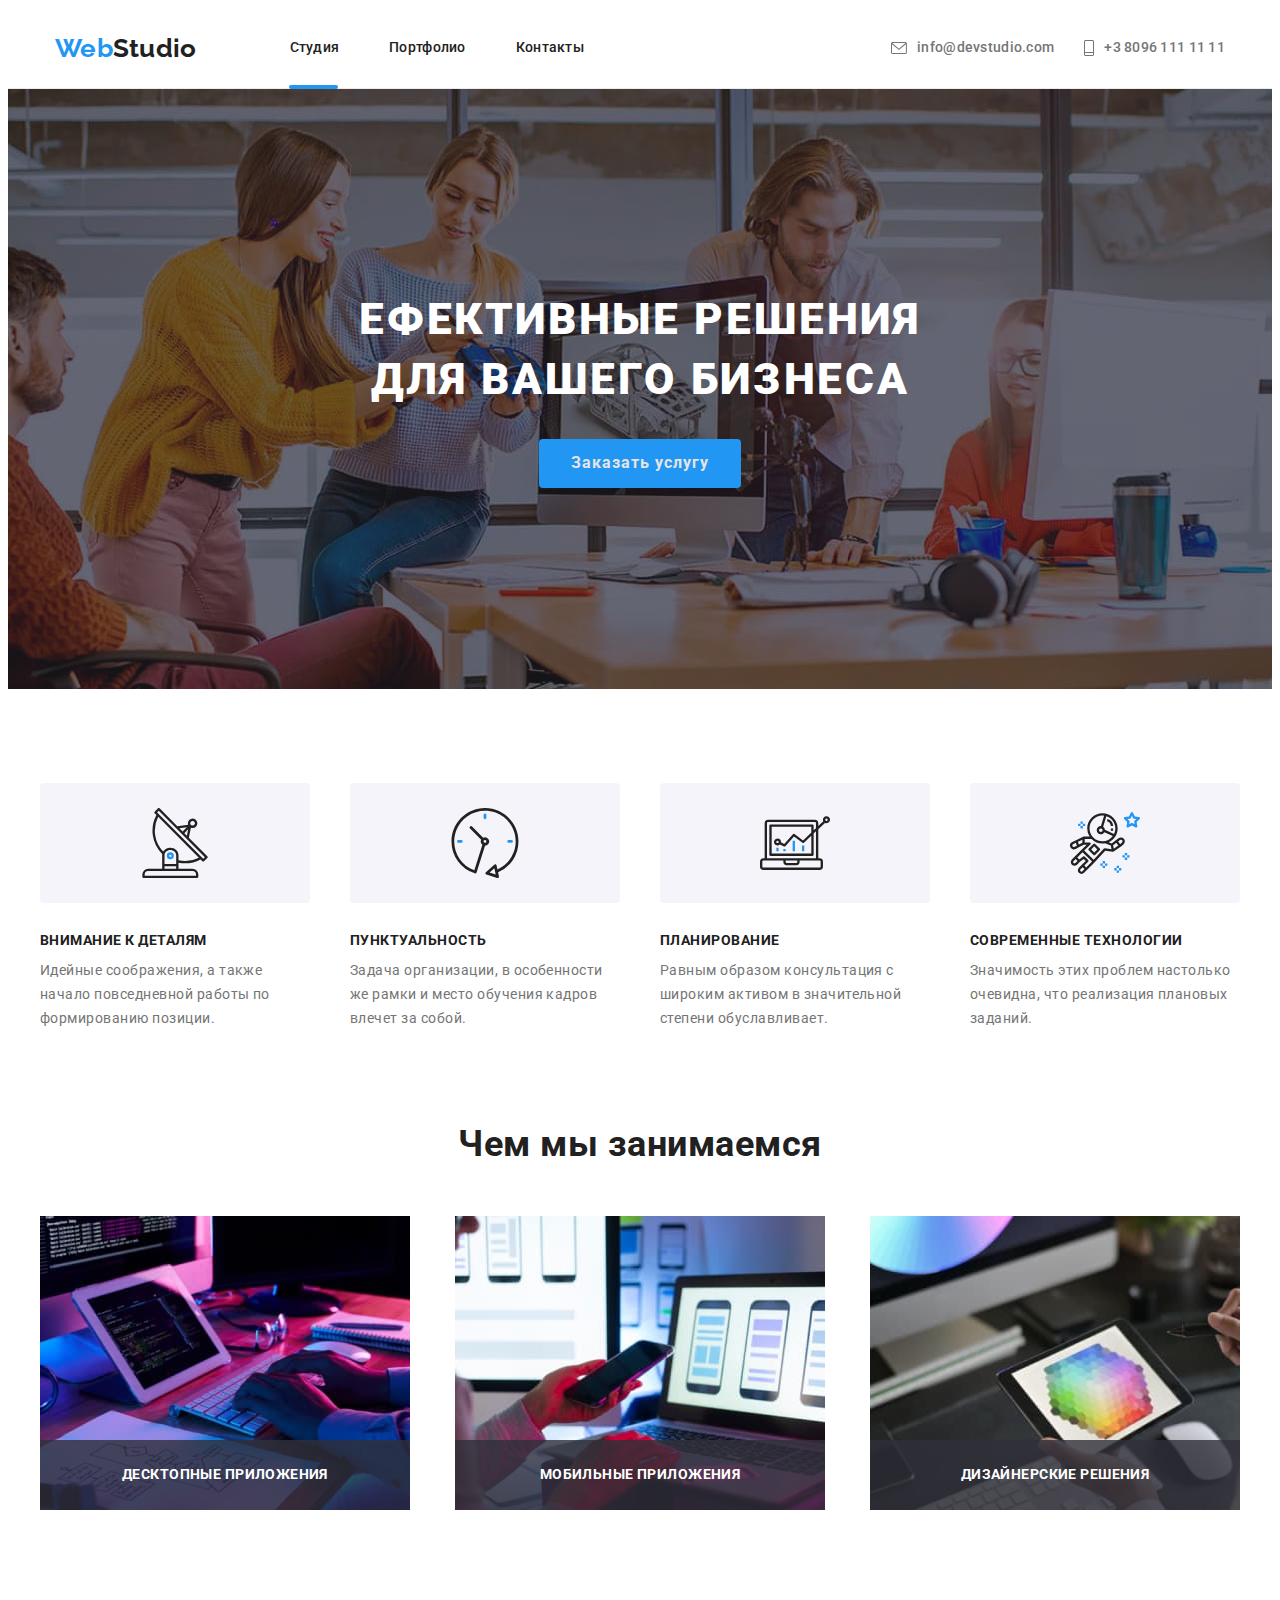
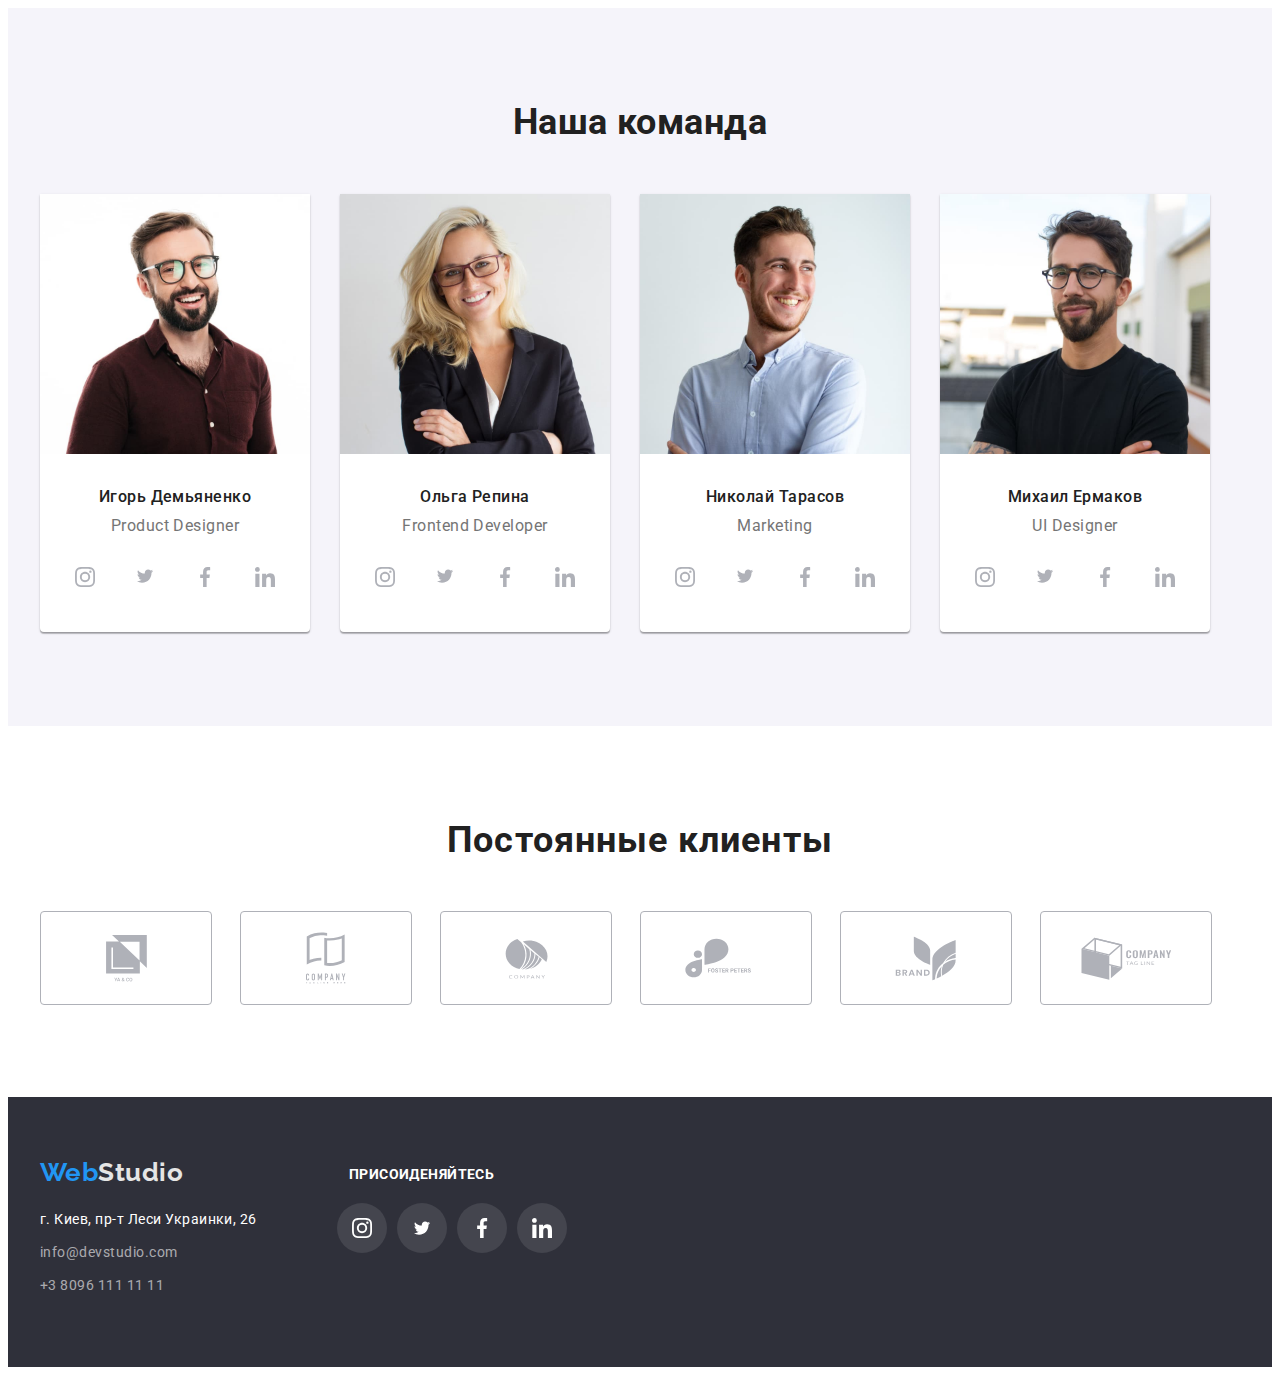
==== commit 980c2aed: "Merge 9d9aed15b25d7fb1cdf324f8ff234007657ec7b4 into 6b4ac5329e39db77f19e31a115533e60421b573d" ====
--- a/index.html
+++ b/index.html
@@ -405,7 +405,8 @@
 </div>
 </div>
 </footer>
-<script src="./js/modal.js">
+<!-- good job -->
+<script src="./Js/modal.js">
 </script>
 </body>
 </html>--- a/css/stylesheet.css
+++ b/css/stylesheet.css
@@ -25,6 +25,7 @@
     --modal-bg-color: rgba(0, 0, 0, 0.2);
     --animation-time: cubic-bezier(0.4, 0, 0.2, 1);
     --overlay-bg-color: rgba(47, 48, 58, 0.8);
+    --gradient-hero-color: #2F303A66;
 }
 
 /* body */
@@ -94,6 +95,7 @@
     left: 0;
     width: 100vw;
     height: 100vh;
+    z-index: 999999;
 
     background-color: var(--modal-bg-color);
 
@@ -127,8 +129,8 @@
     top:8px;
     right: 8px;
 
-    width: 30px;
-    height: 30px;
+    width: 40px;
+    height: 40px;
     background-color: var(--primary-white-color);
 
     border-radius:50%;
@@ -310,7 +312,7 @@
     max-width: 1600px;
     height: 600px;
    
-    background-image: url(../images/hero-background.jpg);
+    background-image: linear-gradient(to right, var(--gradient-hero-color), var(--gradient-hero-color)), url(../images/hero-background.jpg);
     background-repeat: no-repeat;
     background-size: cover;
     background-position: center;
@@ -650,6 +652,7 @@
 }
 
 .our-team-item{
+    background-color: var(--primary-white-color);
     box-shadow: 0px 1px 3px rgba(0, 0, 0, 0.12),
      0px 1px 1px rgba(0, 0, 0, 0.14), 
      0px 2px 1px rgba(0, 0, 0, 0.2);
@@ -668,8 +671,8 @@
 }
 .icons{
     list-style: none;
-    width: 44px;
-    height: 44px;
+    width: 50px;
+    height: 50px;
     /* border: 1px solid black; */
 }
 
@@ -761,7 +764,7 @@
     width: 100%;
     height: 100%; 
 
-    color: var(--secondary-text-color);
+    color: var(--clients-border-color);
     border: 1px solid var(--clients-border-color);
     border-radius: 4px;
 
